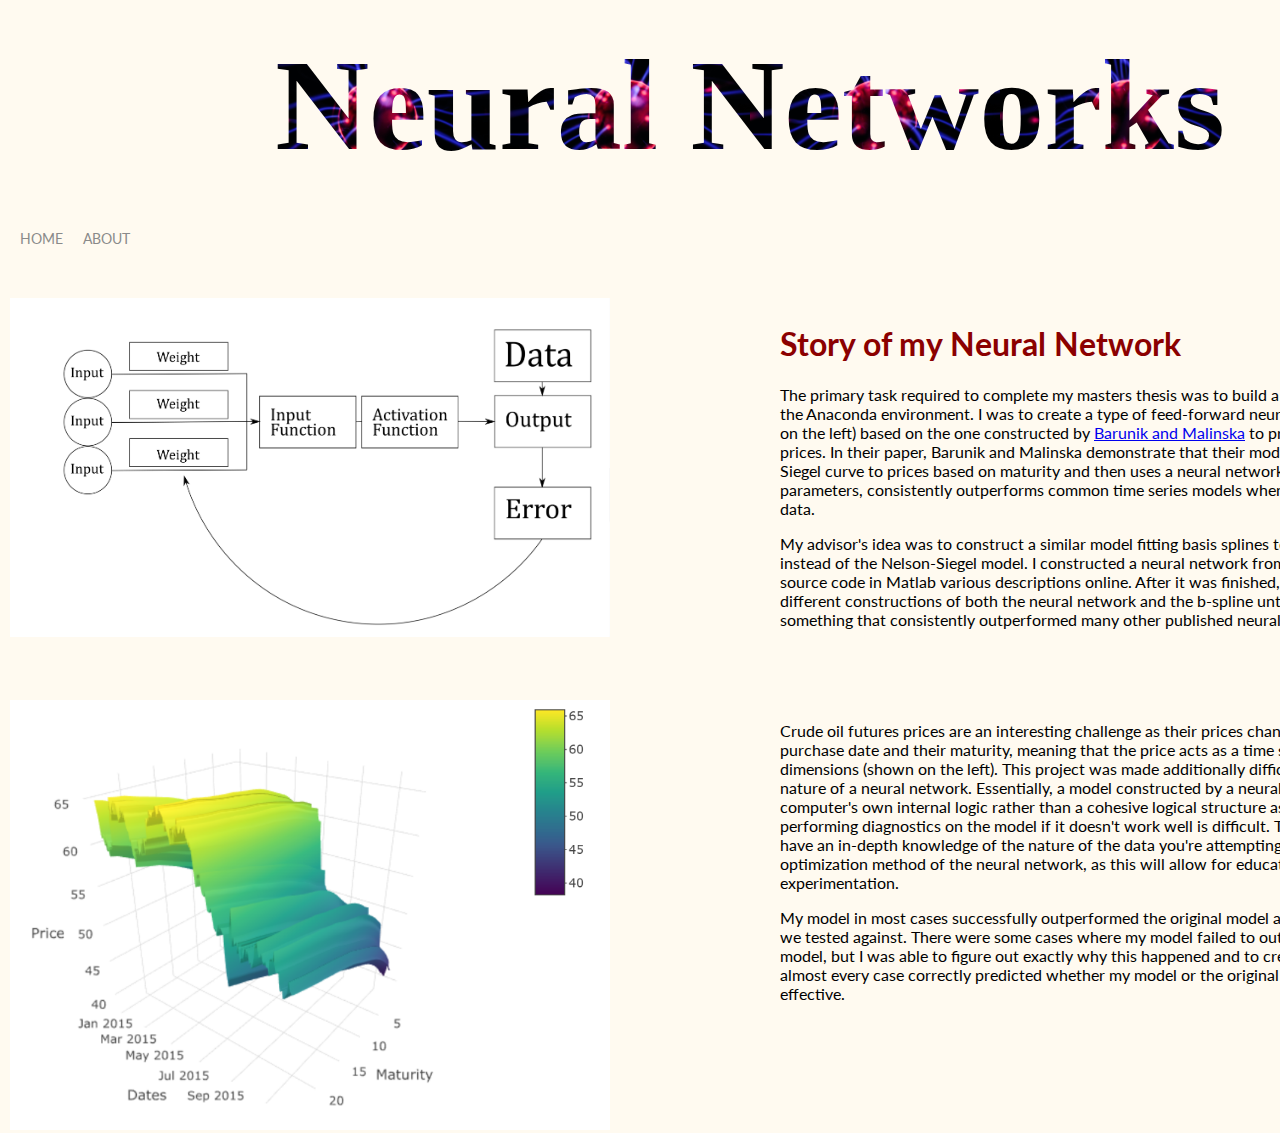
==== neural_network.html @ 1a7bad5e "First Commit" ====
<!DOCTYPE html>
<html lang='en'>

<head>
  <meta charset='UTF-8'>
  <title>Portfolio Homepage</title>
  <link href="https://fonts.googleapis.com/css?family=Lato" rel="stylesheet">
  <link rel="stylesheet" href="styles.css">
</head>

<body>
  <div class="container">

    <div class="neuralnetworks-title">Neural Networks</div>

    <div class="nav-wrapper">
      <div class="left-side">
        <div class="nav-link-wrapper">
          <a href="index.html">Home</a>
        </div>

        <div class="nav-link-wrapper">
          <a href="about.html">About</a>
        </div>
      </div>

      <div class="right-side">
        <div class="brand">
          SUNIL BUTLER
        </div>
      </div>
    </div>

    <div class="content-wrapper">
      <div class="two-column-wrapper">
        <div class="profile-image-wrapper">
          <img src="images/projects_details/neural_network_1.png" alt="">
        </div>

        <div class="profile-content-wrapper">
          <h1>Story of my Neural Network</h1>
          <p>The primary task required to complete my masters thesis was to build a neural network in R using the Anaconda environment. I was to create a type of feed-forward neural network (diagrammed on the left) based on the one constructed by <a href="papers/Barunik_Paper.pdf">Barunik and Malinska</a> to predict crude oil futures prices. In their paper, Barunik and Malinska demonstrate that their model, which fits a Nelson-Siegel curve to prices based on maturity and then uses a neural network to predict the model's parameters, consistently outperforms common time series models when tested against validation data.
          </p>
          <p>My advisor's idea was to construct a similar model fitting basis splines to the maturities curves instead of the Nelson-Siegel model. I constructed a neural network from scratch based on some source code in Matlab various descriptions online. After it was finished, I experimented with different constructions of both the neural network and the b-spline until I'd finally created something that consistently outperformed many other published neural networks.
          </p>
        </div>
      </div>
    </div>

    <div class="content-wrapper">
      <div class="two-column-wrapper">
        <div class="profile-image-wrapper">
          <img src="images/projects_details/neural_network_2.png" alt="">
        </div>

        <div class="profile-content-wrapper">
          <p>Crude oil futures prices are an interesting challenge as their prices change both with their purchase date and their maturity, meaning that the price acts as a time series in two different dimensions (shown on the left). This project was made additionally difficult by the 'black box' nature of a neural network. Essentially, a model constructed by a neural network is built using the computer's own internal logic rather than a cohesive logical structure assigned by a human, so performing diagnostics on the model if it doesn't work well is difficult. The best approach is to have an in-depth knowledge of the nature of the data you're attempting to model and the optimization method of the neural network, as this will allow for educated guesses and experimentation.
          </p>
          <p>My model in most cases successfully outperformed the original model and several other models we tested against. There were some cases where my model failed to outperform the original model, but I was able to figure out exactly why this happened and to create a system that in almost every case correctly predicted whether my model or the original model would be more effective.
          </p>
        </div>
      </div>
    </div>

  </div>

</body>

</html>
---- styles.css ----
body {
  background-color: floralwhite;
  font-family: "Lato", sans-serif;
  margin: 0px;
}

.container {
  display: grid;
  grid-template-columns: 1fr;
}

.main-title {
  background: url(images/image_background_title.jpg);
  -webkit-text-fill-color: transparent;
  -webkit-background-clip: text;
  font-weight: bold;
  font-size: 130px;
  font-family: Cambria,Georgia,serif; 
  width: 1500px;
  margin: 30px auto;
  text-align: center;
}

.aboutme-title {
  background: url(images/image_background_aboutme.jpg);
  background-size: 500px;
  -webkit-text-fill-color: transparent;
  -webkit-background-clip: text;
  font-weight: bold;
  font-size: 130px;
  font-family: Cambria,Georgia,serif; 
  width: 1500px;
  margin: 30px auto;
  text-align: center;
}

.neuralnetworks-title {
  background: url(images/image_background_neuralnetwork.jpg);
  background-size: 250px;
  -webkit-text-fill-color: transparent;
  -webkit-background-clip: text;
  font-weight: bold;
  font-size: 130px;
  font-family: Cambria,Georgia,serif; 
  width: 1500px;
  margin: 30px auto;
  text-align: center;
}

.videogame-title {
  background: url(images/image_background_videogame.jpg);
  background-size: 250px;
  -webkit-text-fill-color: transparent;
  -webkit-background-clip: text;
  font-weight: bold;
  font-size: 130px;
  font-family: Cambria,Georgia,serif; 
  width: 1500px;
  margin: 30px auto;
  text-align: center;
}

.mywebsite-title {
  background: url(images/image_background_mywebsite.jpg);
  background-size: 300px;
  -webkit-text-fill-color: transparent;
  -webkit-background-clip: text;
  font-weight: bold;
  font-size: 130px;
  font-family: Cambria,Georgia,serif; 
  width: 1500px;
  margin: 30px auto;
  text-align: center;
}

.statisticalconsulting-title {
  background: url(images/image_background_statisticalconsulting.jpg);
  background-size: 400px;
  -webkit-text-fill-color: transparent;
  -webkit-background-clip: text;
  font-weight: bold;
  font-size: 130px;
  font-family: Cambria,Georgia,serif; 
  width: 1500px;
  margin: 30px auto;
  text-align: center;
}

.teaching-title {
  background: url(images/image_background_teaching.jpg);
  background-size: 500px;
  -webkit-text-fill-color: transparent;
  -webkit-background-clip: text;
  font-weight: bold;
  font-size: 130px;
  font-family: Cambria,Georgia,serif; 
  width: 1500px;
  margin: 30px auto;
  text-align: center;
}

.linearmodeling-title {
  background: url(images/image_background_linearmodeling.jpg);
  background-size: 500px;
  -webkit-text-fill-color: transparent;
  -webkit-background-clip: text;
  font-weight: bold;
  font-size: 130px;
  font-family: Cambria,Georgia,serif; 
  width: 1500px;
  margin: 30px auto;
  text-align: center;
}

.nav-wrapper {
  display: flex;
  justify-content: space-between;
  padding: 20px;
}

.left-side {
  display: flex;
}

.nav-wrapper > .left-side > div {
  margin-right: 20px;
  text-transform: uppercase;
  font-size: 0.9rem;
}

.nav-link-wrapper {
  height: 22px;
  border-bottom: 1px solid transparent;
  transition: border-bottom 0.5s;
}

.active-nav-link {
  border-bottom: 1px solid black;
}

.active-nav-link a {
  color: black !important;
}

.nav-link-wrapper a {
  color: #8a8a8a;
  text-decoration: none;
  transition: color 0.5s;
}

.nav-link-wrapper:hover {
  border-bottom: 1px solid black;
}

.nav-link-wrapper a:hover {
  color: black;
}

.portfolio-items-wrapper {
  display: grid;
  grid-template-columns: 1fr 1fr 1fr;
}

.portfolio-item-wrapper {
  position: relative;
}

.portfolio-img-background {
  background-size: cover;
  background-position: center;
  background-repeat: no-repeat;
  height: 350px;
  width: 100%;
}

.img-text-wrapper {
  position: absolute;
  top: 0;
  display: flex;
  flex-direction: column;
  justify-content: center;
  align-items: center;
  height: 100%;
  text-align: center;
  padding-left: 100px;
  padding-right: 100px;
}

.img-text-wrapper .subtitle {
  transition: 1s;
  color: transparent;
}

.image-blur {
  transition: 1s;
  filter: brightness(10%);
}

.img-text-wrapper:hover .subtitle {
  color: lightseagreen;
  font-weight: 600;
}

.logo-wrapper img {
  width: 50%;
  margin-bottom: 20px;
}

.two-column-wrapper {
  display: grid;
  grid-template-columns: 1fr 1fr;
}

.profile-image-wrapper img {
  width: 80%;
  margin-left: 10px;
  margin-top: 25px;
}

.profile-content-wrapper {
  padding: 30px;
}

.profile-content-wrapper h1 {
  color: darkred;
}
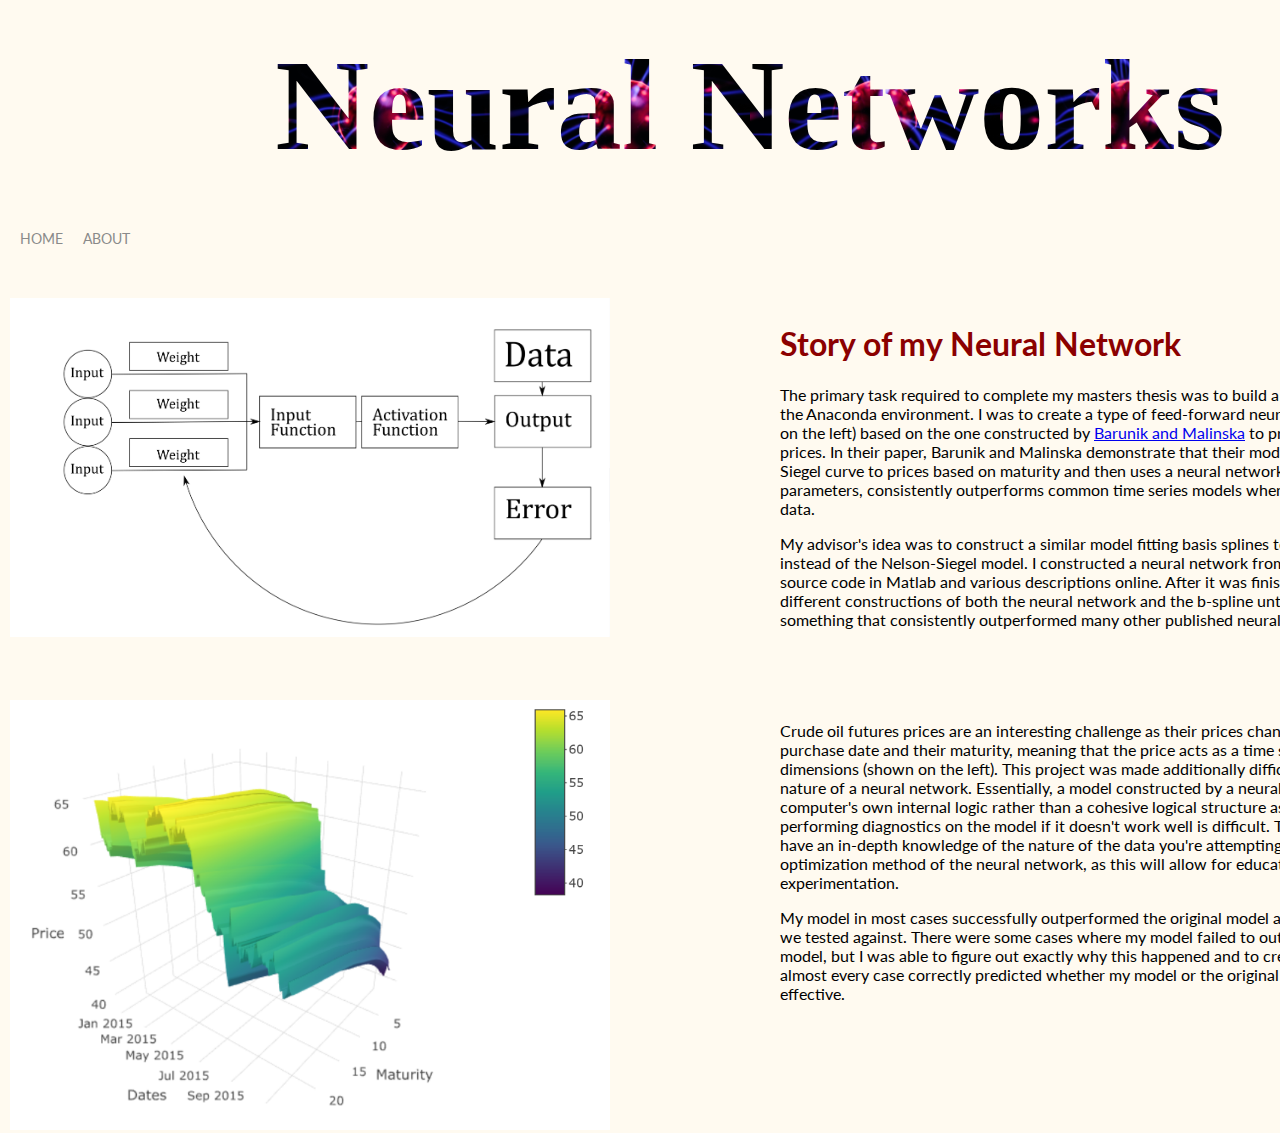
==== commit 61ff75c9: "Add files via upload" ====
--- a/neural_network.html
+++ b/neural_network.html
@@ -1,69 +1,69 @@
-<!DOCTYPE html>
-<html lang='en'>
-
-<head>
-  <meta charset='UTF-8'>
-  <title>Portfolio Homepage</title>
-  <link href="https://fonts.googleapis.com/css?family=Lato" rel="stylesheet">
-  <link rel="stylesheet" href="styles.css">
-</head>
-
-<body>
-  <div class="container">
-
-    <div class="neuralnetworks-title">Neural Networks</div>
-
-    <div class="nav-wrapper">
-      <div class="left-side">
-        <div class="nav-link-wrapper">
-          <a href="index.html">Home</a>
-        </div>
-
-        <div class="nav-link-wrapper">
-          <a href="about.html">About</a>
-        </div>
-      </div>
-
-      <div class="right-side">
-        <div class="brand">
-          SUNIL BUTLER
-        </div>
-      </div>
-    </div>
-
-    <div class="content-wrapper">
-      <div class="two-column-wrapper">
-        <div class="profile-image-wrapper">
-          <img src="images/projects_details/neural_network_1.png" alt="">
-        </div>
-
-        <div class="profile-content-wrapper">
-          <h1>Story of my Neural Network</h1>
-          <p>The primary task required to complete my masters thesis was to build a neural network in R using the Anaconda environment. I was to create a type of feed-forward neural network (diagrammed on the left) based on the one constructed by <a href="papers/Barunik_Paper.pdf">Barunik and Malinska</a> to predict crude oil futures prices. In their paper, Barunik and Malinska demonstrate that their model, which fits a Nelson-Siegel curve to prices based on maturity and then uses a neural network to predict the model's parameters, consistently outperforms common time series models when tested against validation data.
-          </p>
-          <p>My advisor's idea was to construct a similar model fitting basis splines to the maturities curves instead of the Nelson-Siegel model. I constructed a neural network from scratch based on some source code in Matlab various descriptions online. After it was finished, I experimented with different constructions of both the neural network and the b-spline until I'd finally created something that consistently outperformed many other published neural networks.
-          </p>
-        </div>
-      </div>
-    </div>
-
-    <div class="content-wrapper">
-      <div class="two-column-wrapper">
-        <div class="profile-image-wrapper">
-          <img src="images/projects_details/neural_network_2.png" alt="">
-        </div>
-
-        <div class="profile-content-wrapper">
-          <p>Crude oil futures prices are an interesting challenge as their prices change both with their purchase date and their maturity, meaning that the price acts as a time series in two different dimensions (shown on the left). This project was made additionally difficult by the 'black box' nature of a neural network. Essentially, a model constructed by a neural network is built using the computer's own internal logic rather than a cohesive logical structure assigned by a human, so performing diagnostics on the model if it doesn't work well is difficult. The best approach is to have an in-depth knowledge of the nature of the data you're attempting to model and the optimization method of the neural network, as this will allow for educated guesses and experimentation.
-          </p>
-          <p>My model in most cases successfully outperformed the original model and several other models we tested against. There were some cases where my model failed to outperform the original model, but I was able to figure out exactly why this happened and to create a system that in almost every case correctly predicted whether my model or the original model would be more effective.
-          </p>
-        </div>
-      </div>
-    </div>
-
-  </div>
-
-</body>
-
+<!DOCTYPE html>
+<html lang='en'>
+
+<head>
+  <meta charset='UTF-8'>
+  <title>Portfolio Homepage</title>
+  <link href="https://fonts.googleapis.com/css?family=Lato" rel="stylesheet">
+  <link rel="stylesheet" href="styles.css">
+</head>
+
+<body>
+  <div class="container">
+
+    <div class="neuralnetworks-title">Neural Networks</div>
+
+    <div class="nav-wrapper">
+      <div class="left-side">
+        <div class="nav-link-wrapper">
+          <a href="index.html">Home</a>
+        </div>
+
+        <div class="nav-link-wrapper">
+          <a href="about.html">About</a>
+        </div>
+      </div>
+
+      <div class="right-side">
+        <div class="brand">
+          SUNIL BUTLER
+        </div>
+      </div>
+    </div>
+
+    <div class="content-wrapper">
+      <div class="two-column-wrapper">
+        <div class="profile-image-wrapper">
+          <img src="images/projects_details/neural_network_1.png" alt="">
+        </div>
+
+        <div class="profile-content-wrapper">
+          <h1>Story of my Neural Network</h1>
+          <p>The primary task required to complete my masters thesis was to build a neural network in R using the Anaconda environment. I was to create a type of feed-forward neural network (diagrammed on the left) based on the one constructed by <a href="papers/Barunik_Paper.pdf">Barunik and Malinska</a> to predict crude oil futures prices. In their paper, Barunik and Malinska demonstrate that their model, which fits a Nelson-Siegel curve to prices based on maturity and then uses a neural network to predict the model's parameters, consistently outperforms common time series models when tested against validation data.
+          </p>
+          <p>My advisor's idea was to construct a similar model fitting basis splines to the maturities curves instead of the Nelson-Siegel model. I constructed a neural network from scratch based on some source code in Matlab and various descriptions online. After it was finished, I experimented with different constructions of both the neural network and the b-spline until I'd finally created something that consistently outperformed many other published neural networks.
+          </p>
+        </div>
+      </div>
+    </div>
+
+    <div class="content-wrapper">
+      <div class="two-column-wrapper">
+        <div class="profile-image-wrapper">
+          <img src="images/projects_details/neural_network_2.png" alt="">
+        </div>
+
+        <div class="profile-content-wrapper">
+          <p>Crude oil futures prices are an interesting challenge as their prices change both with their purchase date and their maturity, meaning that the price acts as a time series in two different dimensions (shown on the left). This project was made additionally difficult by the 'black box' nature of a neural network. Essentially, a model constructed by a neural network is built using the computer's own internal logic rather than a cohesive logical structure assigned by a human, so performing diagnostics on the model if it doesn't work well is difficult. The best approach is to have an in-depth knowledge of the nature of the data you're attempting to model and the optimization method of the neural network, as this will allow for educated guesses and experimentation.
+          </p>
+          <p>My model in most cases successfully outperformed the original model and several other models we tested against. There were some cases where my model failed to outperform the original model, but I was able to figure out exactly why this happened and to create a system that in almost every case correctly predicted whether my model or the original model would be more effective.
+          </p>
+        </div>
+      </div>
+    </div>
+
+  </div>
+
+</body>
+
 </html>--- a/styles.css
+++ b/styles.css
@@ -11,6 +11,7 @@
 
 .main-title {
   background: url(images/image_background_title.jpg);
+  background-size: 500px;
   -webkit-text-fill-color: transparent;
   -webkit-background-clip: text;
   font-weight: bold;
